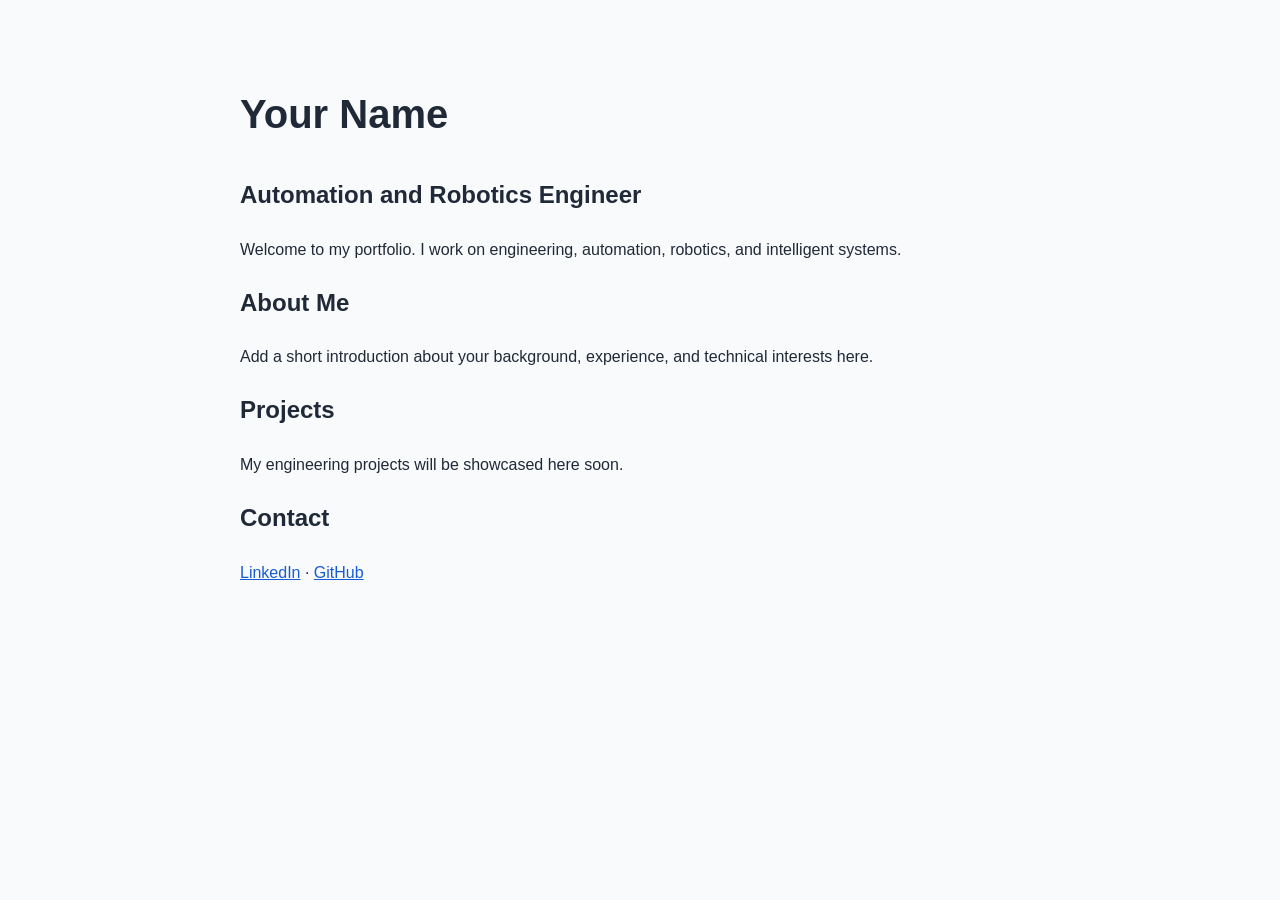
==== index.html @ bf2caba9 "Create initial portfolio webpage This HTML file serves as a personal portfolio for an Automation and" ====
<!DOCTYPE html>
<html lang="en">
<head>
  <meta charset="UTF-8">
  <meta name="viewport" content="width=device-width, initial-scale=1.0">
  <title>Your Name | Robotics & Automation</title>
  <meta name="description" content="Personal portfolio of an Automation and Robotics Engineer.">
  <style>
    body {
      font-family: Arial, sans-serif;
      max-width: 800px;
      margin: 80px auto;
      padding: 0 24px;
      line-height: 1.7;
      color: #202938;
      background: #f8fafc;
    }
    h1 { font-size: 2.5rem; }
    a { color: #175cd3; }
  </style>
</head>
<body>
  <h1>Your Name</h1>
  <h2>Automation and Robotics Engineer</h2>

  <p>
    Welcome to my portfolio. I work on engineering,
    automation, robotics, and intelligent systems.
  </p>

  <h2>About Me</h2>
  <p>
    Add a short introduction about your background,
    experience, and technical interests here.
  </p>

  <h2>Projects</h2>
  <p>My engineering projects will be showcased here soon.</p>

  <h2>Contact</h2>
  <p>
    <a href="https://www.linkedin.com/">LinkedIn</a>
    ·
    <a href="https://github.com/">GitHub</a>
  </p>
</body>
</html>
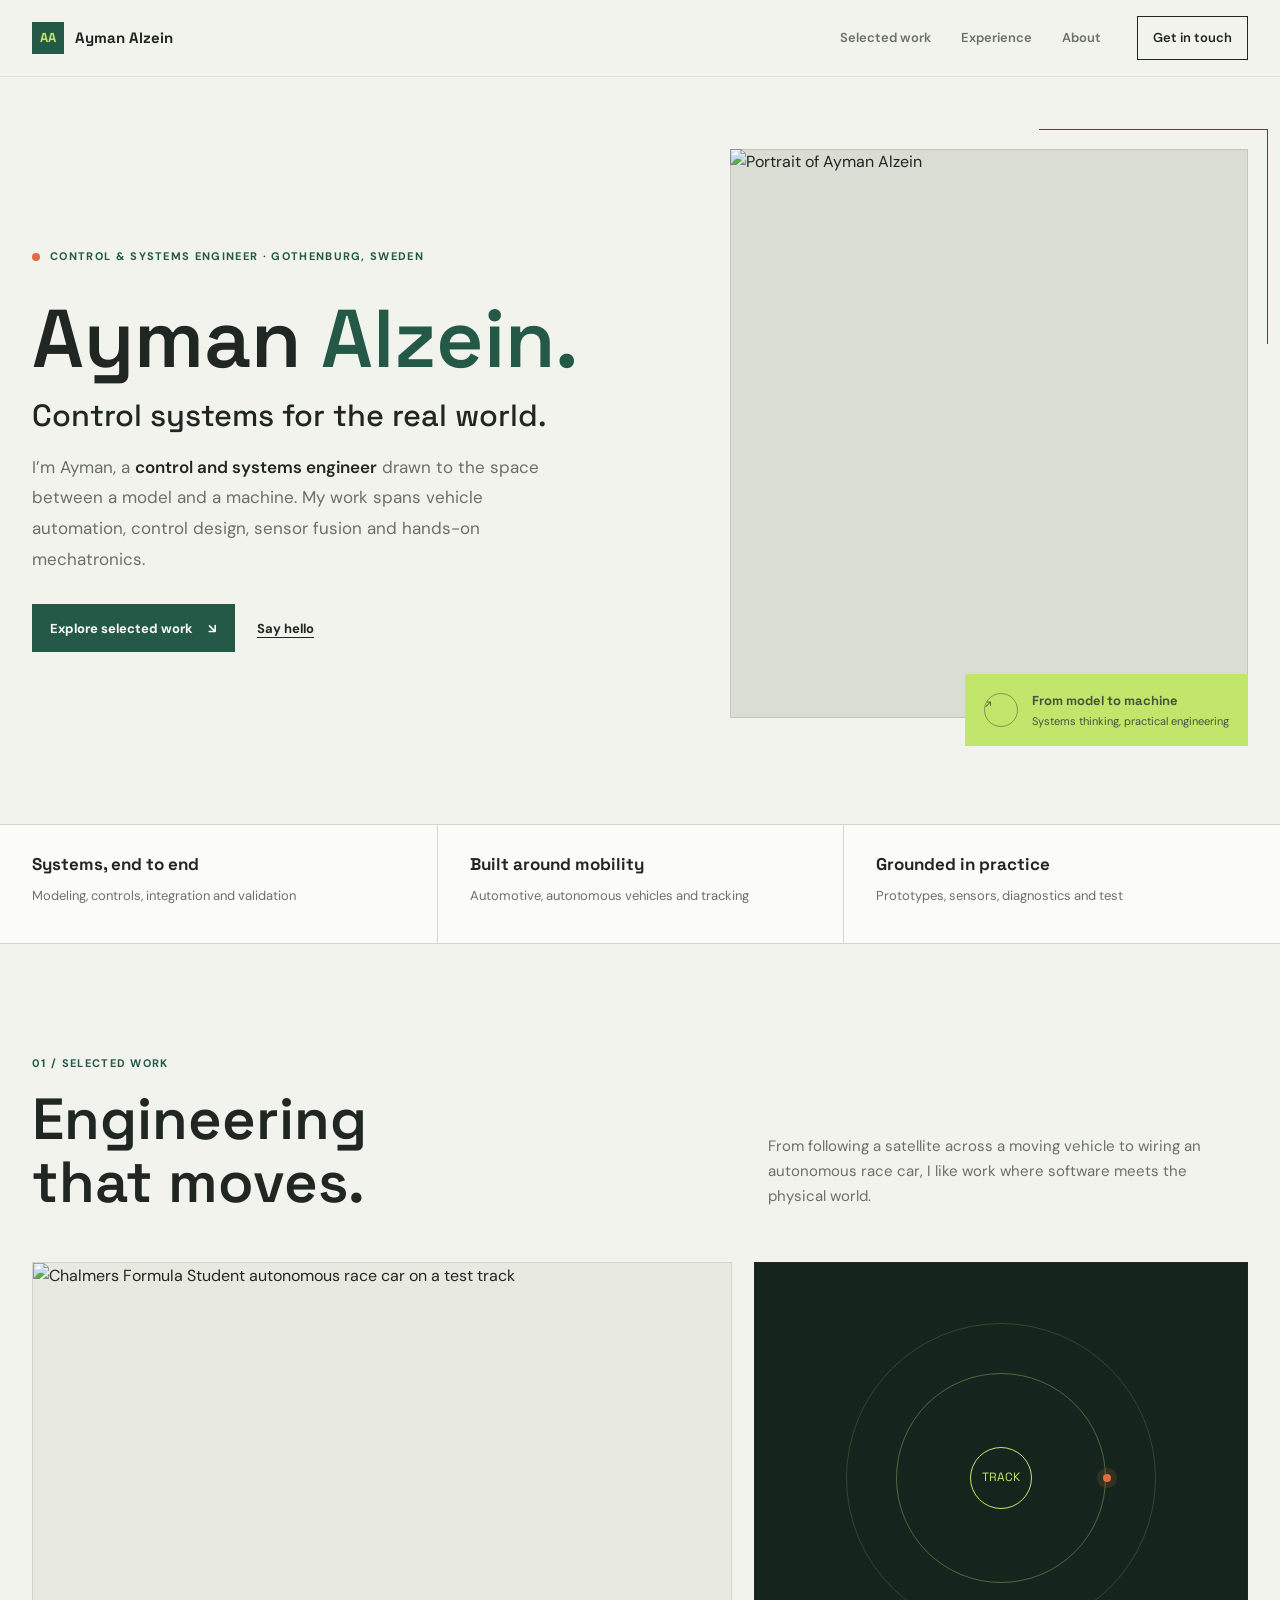
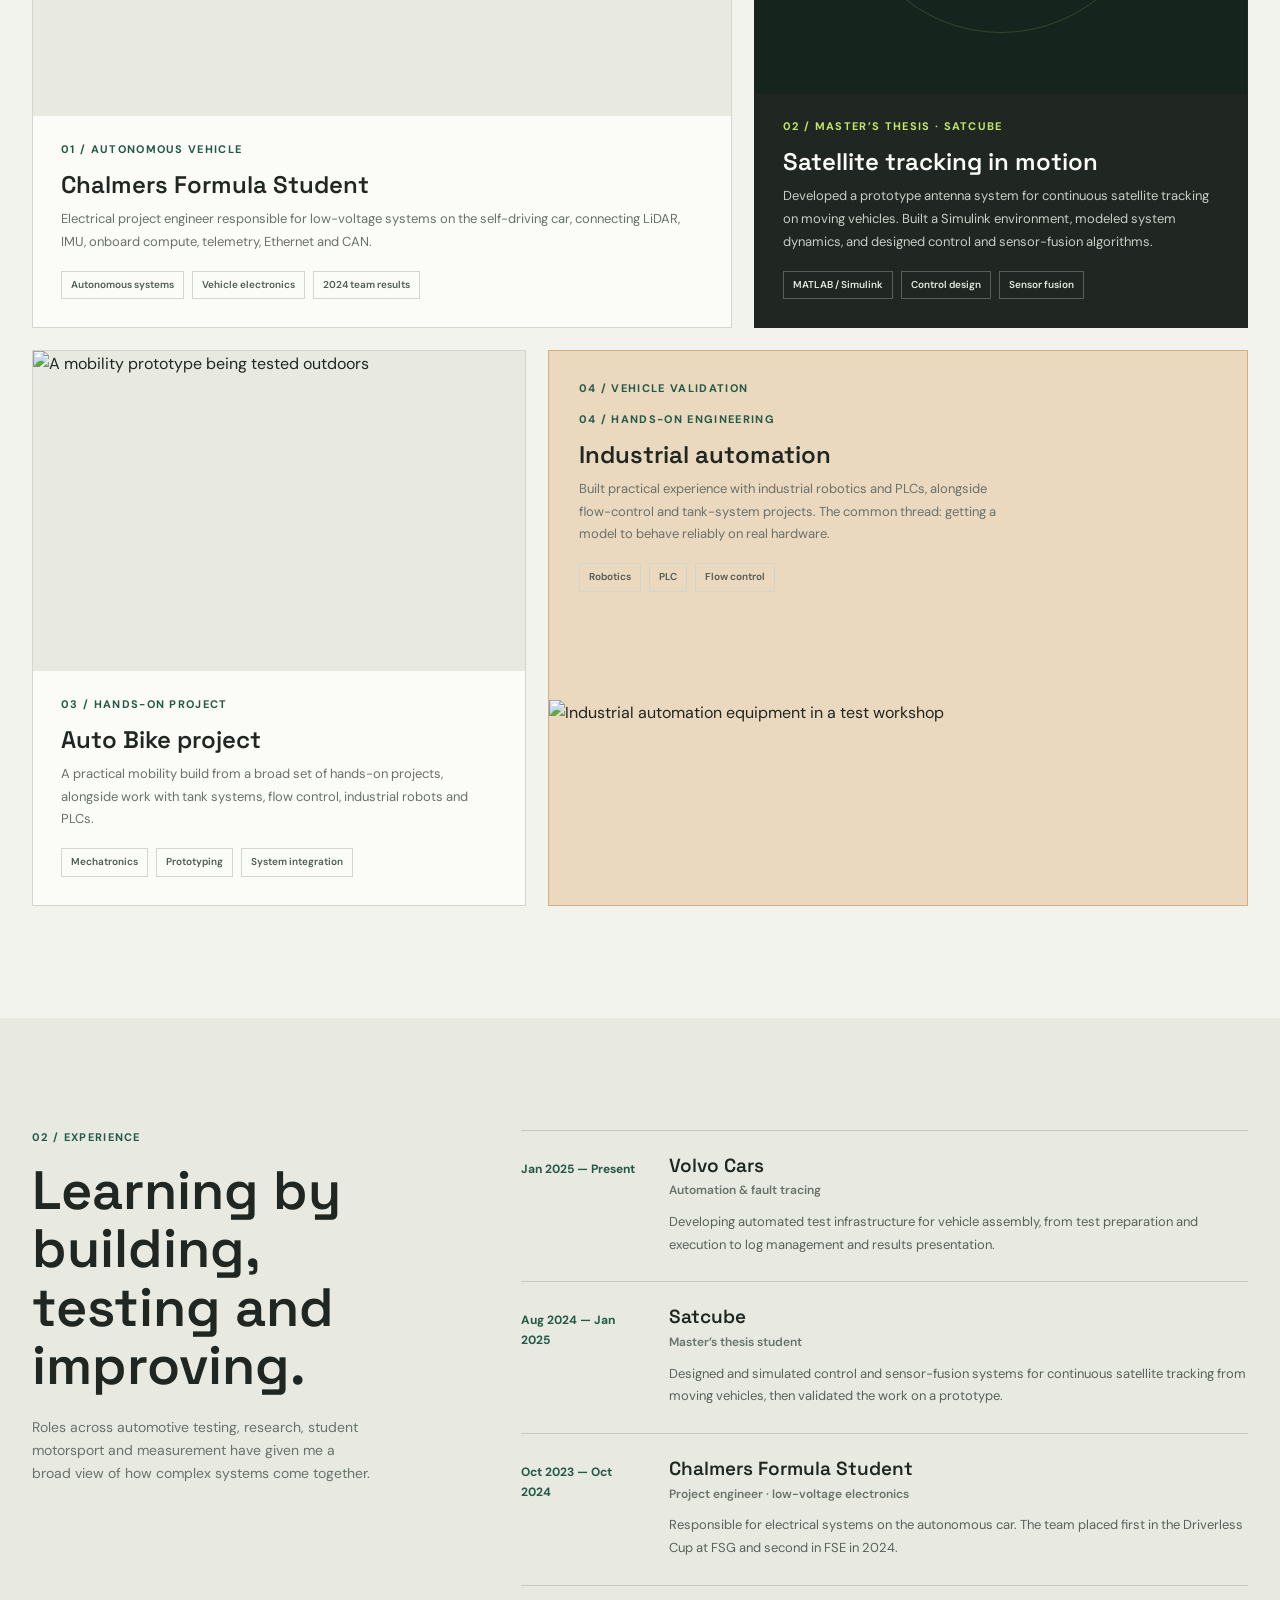
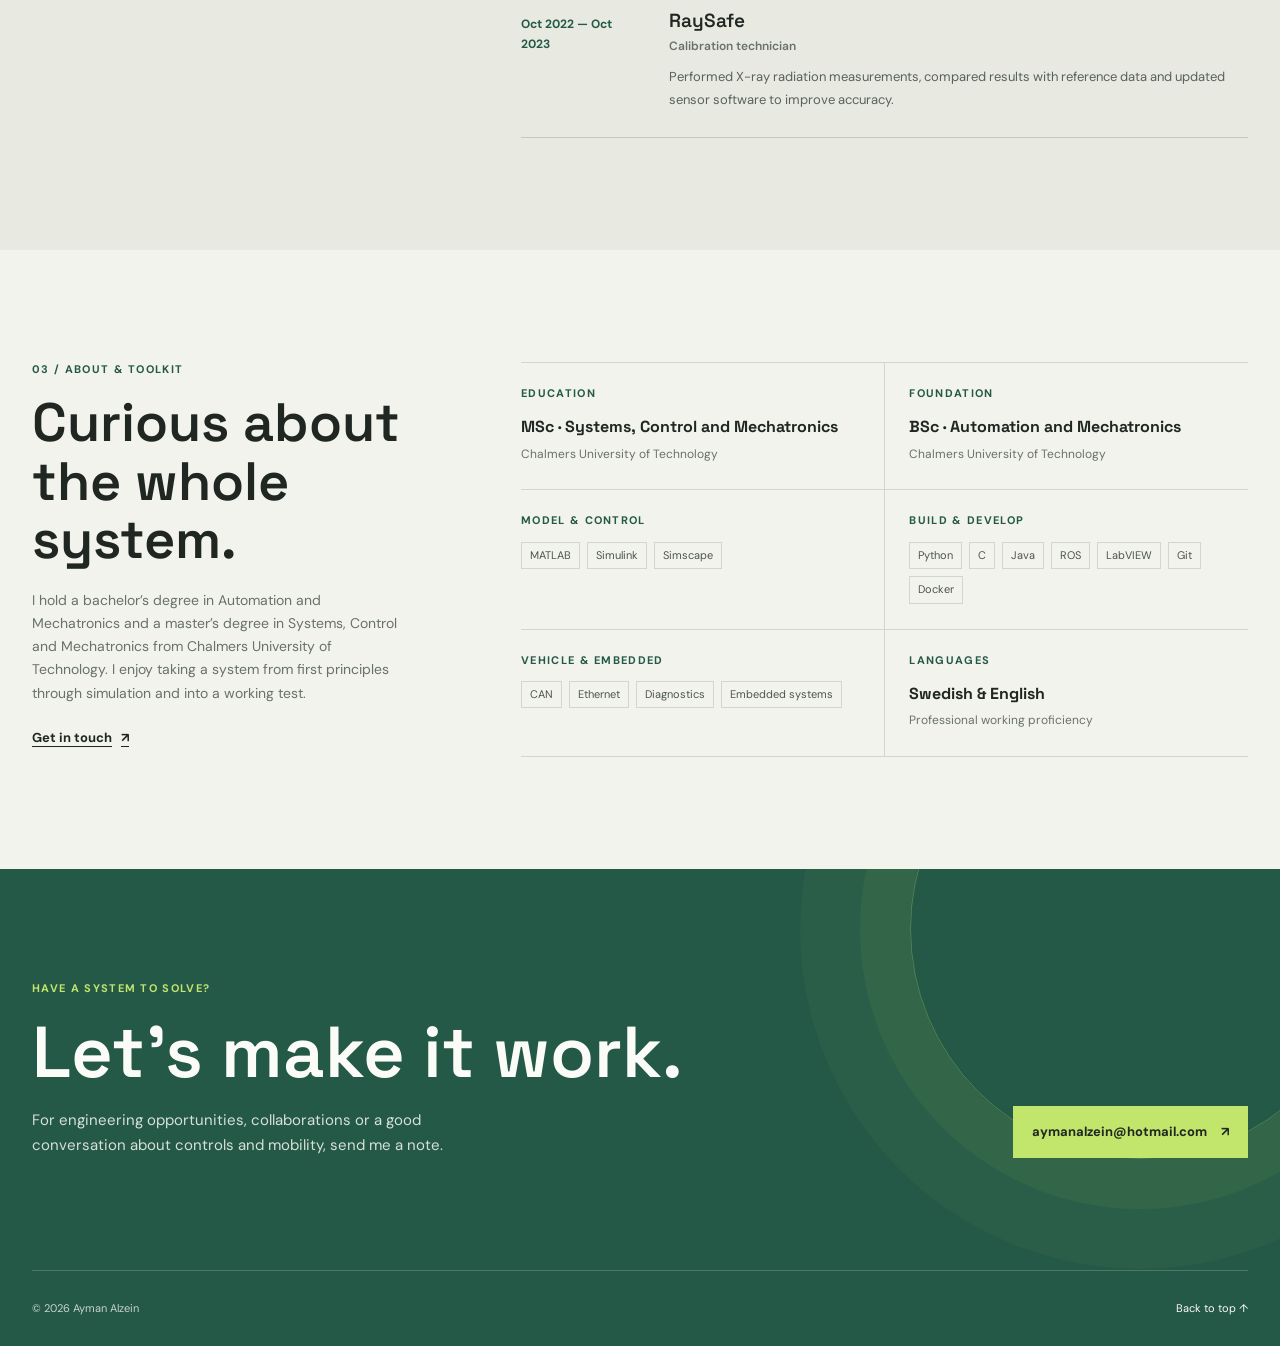
==== commit e2af0342: "Update fmt.Println message from 'Hello' to 'Goodbye'" ====
--- a/index.html
+++ b/index.html
@@ -1,48 +1,1336 @@
-
-<!DOCTYPE html>
+<!doctype html>
 <html lang="en">
 <head>
-  <meta charset="UTF-8">
-  <meta name="viewport" content="width=device-width, initial-scale=1.0">
-  <title>Your Name | Robotics & Automation</title>
-  <meta name="description" content="Personal portfolio of an Automation and Robotics Engineer.">
-  <style>
-    body {
-      font-family: Arial, sans-serif;
-      max-width: 800px;
-      margin: 80px auto;
-      padding: 0 24px;
-      line-height: 1.7;
-      color: #202938;
-      background: #f8fafc;
-    }
-    h1 { font-size: 2.5rem; }
-    a { color: #175cd3; }
-  </style>
+	<meta charset="utf-8">
+	<meta name="viewport" content="width=device-width, initial-scale=1">
+	<meta name="theme-color" content="#f2f3ed">
+	<meta name="description" content="Ayman Alzein is a control and systems engineer working across automation, vehicle validation, robotics, and mechatronics.">
+	<title>Ayman Alzein — Control &amp; Systems Engineer</title>
+	<link rel="preconnect" href="https://fonts.googleapis.com">
+	<link rel="preconnect" href="https://fonts.gstatic.com" crossorigin>
+	<link href="https://fonts.googleapis.com/css2?family=DM+Sans:wght@400;500;600;700&family=Space+Grotesk:wght@400;500;600;700&display=swap" rel="stylesheet">
+	<style>
+		:root {
+			color-scheme: light;
+			--paper: #f2f3ed;
+			--paper-deep: #e8eae1;
+			--ink: #202722;
+			--muted: #69716b;
+			--line: #d2d6cc;
+			--green: #245847;
+			--lime: #c2e66b;
+			--orange: #e36a43;
+			--white: #fbfcf8;
+			--display: "Space Grotesk", "Trebuchet MS", sans-serif;
+			--body: "DM Sans", "Segoe UI", sans-serif;
+			--page-width: 1240px;
+		}
+
+		*,
+		*::before,
+		*::after {
+			box-sizing: border-box;
+		}
+
+		html {
+			scroll-behavior: smooth;
+			scroll-padding-top: 84px;
+		}
+
+		body {
+			margin: 0;
+			background: var(--paper);
+			color: var(--ink);
+			font-family: var(--body);
+			font-size: 16px;
+			line-height: 1.65;
+			-webkit-font-smoothing: antialiased;
+		}
+
+		a {
+			color: inherit;
+		}
+
+		a:focus-visible,
+		button:focus-visible {
+			outline: 3px solid var(--orange);
+			outline-offset: 4px;
+		}
+
+		img {
+			display: block;
+			max-width: 100%;
+		}
+
+		.skip-link {
+			position: absolute;
+			z-index: 10;
+			top: 12px;
+			left: 12px;
+			transform: translateY(-160%);
+			padding: 10px 14px;
+			background: var(--ink);
+			color: var(--white);
+		}
+
+		.skip-link:focus {
+			transform: translateY(0);
+		}
+
+		.shell {
+			width: min(var(--page-width), calc(100% - 64px));
+			margin-inline: auto;
+		}
+
+		.site-header {
+			position: sticky;
+			z-index: 5;
+			top: 0;
+			border-bottom: 1px solid rgb(32 39 34 / 9%);
+			background: rgb(242 243 237 / 94%);
+			backdrop-filter: blur(14px);
+		}
+
+		.header-inner {
+			display: flex;
+			min-height: 76px;
+			align-items: center;
+			justify-content: space-between;
+			gap: 28px;
+		}
+
+		.wordmark {
+			display: inline-flex;
+			align-items: center;
+			gap: 11px;
+			font-family: var(--display);
+			font-size: 15px;
+			font-weight: 700;
+			text-decoration: none;
+		}
+
+		.wordmark-mark {
+			display: grid;
+			width: 32px;
+			aspect-ratio: 1;
+			place-items: center;
+			background: var(--green);
+			color: var(--lime);
+			font-size: 13px;
+		}
+
+		.nav-wrap {
+			display: flex;
+			align-items: center;
+			gap: 36px;
+		}
+
+		.site-nav {
+			display: flex;
+			align-items: center;
+			gap: 30px;
+		}
+
+		.site-nav a,
+		.header-contact {
+			font-size: 13px;
+			font-weight: 600;
+			text-decoration: none;
+		}
+
+		.site-nav a {
+			color: var(--muted);
+			transition: color 160ms ease;
+		}
+
+		.site-nav a:hover {
+			color: var(--green);
+		}
+
+		.header-contact {
+			padding: 10px 15px;
+			border: 1px solid var(--ink);
+			transition: background 160ms ease, color 160ms ease;
+		}
+
+		.header-contact:hover {
+			background: var(--ink);
+			color: var(--white);
+		}
+
+		.menu-toggle {
+			display: none;
+			width: 42px;
+			height: 42px;
+			border: 1px solid var(--line);
+			background: transparent;
+			color: var(--ink);
+			font: inherit;
+			cursor: pointer;
+		}
+
+		.hero {
+			display: grid;
+			min-height: 660px;
+			grid-template-columns: 1.02fr 0.98fr;
+			align-items: center;
+			gap: clamp(44px, 8vw, 110px);
+			padding-block: 72px 78px;
+		}
+
+		.eyebrow,
+		.section-kicker,
+		.project-index,
+		.meta-label {
+			font-size: 11px;
+			font-weight: 700;
+			letter-spacing: 0.12em;
+			line-height: 1.4;
+			text-transform: uppercase;
+		}
+
+		.eyebrow {
+			display: inline-flex;
+			align-items: center;
+			gap: 10px;
+			color: var(--green);
+		}
+
+		.eyebrow::before {
+			width: 8px;
+			height: 8px;
+			border-radius: 50%;
+			background: var(--orange);
+			content: "";
+		}
+
+		h1,
+		h2,
+		h3,
+		p {
+			margin-top: 0;
+		}
+
+		h1,
+		h2,
+		h3 {
+			font-family: var(--display);
+			font-weight: 600;
+			line-height: 1.08;
+		}
+
+		h1 {
+			max-width: 640px;
+			margin-block: 26px 22px;
+			font-size: clamp(54px, 6.4vw, 82px);
+		}
+
+		h1 span {
+			color: var(--green);
+		}
+
+		.hero-subtitle {
+			margin: -8px 0 16px;
+			font-family: var(--display);
+			font-size: clamp(23px, 2.4vw, 31px);
+			font-weight: 500;
+			line-height: 1.25;
+		}
+
+		.hero-copy {
+			max-width: 530px;
+			margin-bottom: 30px;
+			color: var(--muted);
+			font-size: 17px;
+			line-height: 1.8;
+		}
+
+		.hero-copy strong {
+			color: var(--ink);
+			font-weight: 600;
+		}
+
+		.hero-actions {
+			display: flex;
+			flex-wrap: wrap;
+			align-items: center;
+			gap: 22px;
+		}
+
+		.button-primary {
+			display: inline-flex;
+			min-height: 48px;
+			align-items: center;
+			gap: 15px;
+			padding: 0 18px;
+			background: var(--green);
+			color: var(--white);
+			font-size: 13px;
+			font-weight: 700;
+			text-decoration: none;
+			transition: background 160ms ease, transform 160ms ease;
+		}
+
+		.button-primary:hover {
+			transform: translateY(-2px);
+			background: #183f32;
+		}
+
+		.text-link {
+			display: inline-flex;
+			align-items: center;
+			gap: 9px;
+			font-size: 13px;
+			font-weight: 700;
+			text-decoration-thickness: 1px;
+			text-underline-offset: 4px;
+		}
+
+		.text-link:hover {
+			color: var(--green);
+		}
+
+		.hero-visual {
+			position: relative;
+			min-width: 0;
+			padding: 0 0 28px 28px;
+		}
+
+		.portrait-frame {
+			position: relative;
+			overflow: hidden;
+			aspect-ratio: 0.91;
+			background: #daddd4;
+		}
+
+		.portrait-frame::after {
+			position: absolute;
+			inset: 0;
+			border: 1px solid rgb(32 39 34 / 12%);
+			content: "";
+			pointer-events: none;
+		}
+
+		.portrait-frame img {
+			width: 100%;
+			height: 100%;
+			object-fit: cover;
+			object-position: center 37%;
+		}
+
+		.hero-visual::before {
+			position: absolute;
+			top: -20px;
+			right: -20px;
+			width: 42%;
+			height: 36%;
+			border-top: 1px solid var(--green);
+			border-right: 1px solid var(--green);
+			content: "";
+		}
+
+		.portrait-caption {
+			position: absolute;
+			right: 0;
+			bottom: 0;
+			display: flex;
+			max-width: min(310px, 76%);
+			align-items: center;
+			gap: 14px;
+			padding: 16px 19px;
+			background: var(--lime);
+			color: var(--ink);
+		}
+
+		.caption-symbol {
+			display: grid;
+			width: 34px;
+			aspect-ratio: 1;
+			flex: 0 0 auto;
+			place-items: center;
+			border: 1px solid rgb(32 39 34 / 40%);
+			border-radius: 50%;
+			font-family: var(--display);
+			font-size: 18px;
+		}
+
+		.portrait-caption strong,
+		.portrait-caption span {
+			display: block;
+		}
+
+		.portrait-caption strong {
+			font-family: var(--display);
+			font-size: 13px;
+		}
+
+		.portrait-caption span {
+			color: #48533b;
+			font-size: 11px;
+		}
+
+		.intro-strip {
+			border-block: 1px solid var(--line);
+			background: var(--white);
+		}
+
+		.intro-strip-inner {
+			display: grid;
+			grid-template-columns: repeat(3, 1fr);
+		}
+
+		.intro-point {
+			min-height: 118px;
+			padding: 25px 32px 24px 0;
+		}
+
+		.intro-point + .intro-point {
+			padding-left: 32px;
+			border-left: 1px solid var(--line);
+		}
+
+		.intro-point strong {
+			display: block;
+			margin-bottom: 4px;
+			font-family: var(--display);
+			font-size: 17px;
+		}
+
+		.intro-point span {
+			color: var(--muted);
+			font-size: 13px;
+		}
+
+		.section {
+			padding-block: 112px;
+		}
+
+		.section-heading {
+			display: grid;
+			grid-template-columns: 0.75fr 1.25fr;
+			align-items: end;
+			gap: 40px;
+			margin-bottom: 48px;
+		}
+
+		.section-kicker {
+			display: block;
+			margin-bottom: 17px;
+			color: var(--green);
+		}
+
+		.section-heading h2 {
+			margin-bottom: 0;
+			font-size: clamp(38px, 5vw, 58px);
+		}
+
+		.section-heading p {
+			max-width: 480px;
+			margin: 0 0 5px auto;
+			color: var(--muted);
+			font-size: 15px;
+		}
+
+		.projects {
+			display: grid;
+			grid-template-columns: repeat(12, minmax(0, 1fr));
+			gap: 22px;
+		}
+
+		.project {
+			min-width: 0;
+			border: 1px solid var(--line);
+			background: var(--white);
+		}
+
+		.project-featured {
+			grid-column: span 7;
+		}
+
+		.project-satellite {
+			display: flex;
+			min-height: 400px;
+			grid-column: span 5;
+			flex-direction: column;
+			justify-content: space-between;
+			overflow: hidden;
+			border-color: var(--ink);
+			background: var(--ink);
+			color: var(--white);
+		}
+
+		.project-mobility {
+			grid-column: span 5;
+		}
+
+		.project-lab {
+			display: flex;
+			min-height: 350px;
+			grid-column: span 7;
+			flex-direction: column;
+			justify-content: space-between;
+			overflow: hidden;
+			border-color: #d7ad7b;
+			background: #ead8bf;
+		}
+
+		.project-image {
+			overflow: hidden;
+			aspect-ratio: 1.54;
+			background: var(--paper-deep);
+		}
+
+		.project-image img {
+			width: 100%;
+			height: 100%;
+			object-fit: cover;
+			transition: transform 500ms cubic-bezier(0.2, 0.7, 0.2, 1);
+		}
+
+		.project:hover .project-image img {
+			transform: scale(1.035);
+		}
+
+		.project-image-car img {
+			object-position: center 53%;
+		}
+
+		.project-image-mobility img {
+			object-position: center 57%;
+		}
+
+		.project-body {
+			padding: 26px 28px 28px;
+		}
+
+		.project-index {
+			display: block;
+			margin-bottom: 15px;
+			color: var(--green);
+		}
+
+		.project h3 {
+			margin-bottom: 10px;
+			font-size: 24px;
+		}
+
+		.project-body p,
+		.project-lab-copy p {
+			margin-bottom: 17px;
+			color: var(--muted);
+			font-size: 13px;
+			line-height: 1.75;
+		}
+
+		.project-meta {
+			display: flex;
+			flex-wrap: wrap;
+			gap: 8px;
+		}
+
+		.project-meta span {
+			padding: 5px 9px;
+			border: 1px solid var(--line);
+			color: #515a53;
+			font-size: 10px;
+			font-weight: 600;
+		}
+
+		.satellite-art {
+			position: relative;
+			display: grid;
+			min-height: 180px;
+			flex: 1;
+			place-items: center;
+			overflow: hidden;
+			background: #15251e;
+		}
+
+		.satellite-art::before,
+		.satellite-art::after {
+			position: absolute;
+			width: 210px;
+			aspect-ratio: 1;
+			border: 1px solid rgb(194 230 107 / 34%);
+			border-radius: 50%;
+			content: "";
+		}
+
+		.satellite-art::after {
+			width: 310px;
+			border-color: rgb(194 230 107 / 17%);
+		}
+
+		.orbit-core {
+			position: relative;
+			z-index: 1;
+			display: grid;
+			width: 62px;
+			aspect-ratio: 1;
+			place-items: center;
+			border: 1px solid var(--lime);
+			border-radius: 50%;
+			color: var(--lime);
+			font-family: var(--display);
+			font-size: 12px;
+		}
+
+		.orbit-dot {
+			position: absolute;
+			z-index: 2;
+			top: calc(50% - 4px);
+			left: calc(50% + 102px);
+			width: 8px;
+			aspect-ratio: 1;
+			border-radius: 50%;
+			background: var(--orange);
+			box-shadow: 0 0 0 6px rgb(227 106 67 / 14%);
+		}
+
+		.project-satellite .project-body {
+			padding-top: 25px;
+		}
+
+		.project-satellite .project-index {
+			color: var(--lime);
+		}
+
+		.project-satellite .project-body p {
+			color: #c6cec7;
+		}
+
+		.project-satellite .project-meta span {
+			border-color: #536159;
+			color: #e3e8e1;
+		}
+
+		.project-lab-top {
+			padding: 30px 30px 0;
+		}
+
+		.project-lab-copy {
+			max-width: 500px;
+		}
+
+		.project-lab-copy p {
+			max-width: 430px;
+		}
+
+		.project-lab-image {
+			width: 100%;
+			height: 205px;
+			margin-top: 8px;
+			object-fit: cover;
+			object-position: center 44%;
+		}
+
+		.experience-section {
+			background: var(--paper-deep);
+		}
+
+		.experience-layout {
+			display: grid;
+			grid-template-columns: 0.72fr 1.28fr;
+			gap: 80px;
+		}
+
+		.experience-intro h2 {
+			max-width: 370px;
+			margin-bottom: 21px;
+			font-size: clamp(38px, 4.5vw, 54px);
+		}
+
+		.experience-intro p {
+			max-width: 340px;
+			color: var(--muted);
+			font-size: 14px;
+		}
+
+		.timeline {
+			border-top: 1px solid #c5cabf;
+		}
+
+		.timeline-item {
+			display: grid;
+			grid-template-columns: 122px 1fr;
+			gap: 26px;
+			padding-block: 25px;
+			border-bottom: 1px solid #c5cabf;
+		}
+
+		.timeline-date {
+			padding-top: 4px;
+			color: var(--green);
+			font-size: 12px;
+			font-weight: 700;
+		}
+
+		.timeline-item h3 {
+			margin-bottom: 5px;
+			font-size: 19px;
+		}
+
+		.timeline-role {
+			display: block;
+			margin-bottom: 10px;
+			color: var(--muted);
+			font-size: 12px;
+			font-weight: 600;
+		}
+
+		.timeline-item p {
+			max-width: 580px;
+			margin-bottom: 0;
+			color: #59615a;
+			font-size: 13px;
+			line-height: 1.75;
+		}
+
+		.about-layout {
+			display: grid;
+			grid-template-columns: 0.72fr 1.28fr;
+			gap: 80px;
+		}
+
+		.about-copy h2 {
+			max-width: 400px;
+			margin-bottom: 20px;
+			font-size: clamp(38px, 4.5vw, 54px);
+		}
+
+		.about-copy p {
+			max-width: 365px;
+			color: var(--muted);
+			font-size: 14px;
+		}
+
+		.about-copy .text-link {
+			margin-top: 8px;
+		}
+
+		.about-details {
+			display: grid;
+			grid-template-columns: 1fr 1fr;
+			border-top: 1px solid var(--line);
+		}
+
+		.detail-block {
+			padding: 23px 24px 25px 0;
+			border-bottom: 1px solid var(--line);
+		}
+
+		.detail-block:nth-child(2n) {
+			padding-left: 24px;
+			border-left: 1px solid var(--line);
+		}
+
+		.meta-label {
+			display: block;
+			margin-bottom: 13px;
+			color: var(--green);
+		}
+
+		.detail-block strong {
+			display: block;
+			margin-bottom: 4px;
+			font-family: var(--display);
+			font-size: 16px;
+		}
+
+		.detail-block p {
+			margin-bottom: 0;
+			color: var(--muted);
+			font-size: 12px;
+		}
+
+		.tool-list {
+			display: flex;
+			flex-wrap: wrap;
+			gap: 7px;
+			margin: 0;
+			padding: 0;
+			list-style: none;
+		}
+
+		.tool-list li {
+			padding: 5px 8px;
+			border: 1px solid var(--line);
+			color: #4c554e;
+			font-size: 11px;
+			line-height: 1.4;
+		}
+
+		.contact-section {
+			position: relative;
+			overflow: hidden;
+			background: var(--green);
+			color: var(--white);
+		}
+
+		.contact-section::after {
+			position: absolute;
+			top: -170px;
+			right: -90px;
+			width: 460px;
+			aspect-ratio: 1;
+			border: 1px solid rgb(194 230 107 / 28%);
+			border-radius: 50%;
+			box-shadow: 0 0 0 50px rgb(194 230 107 / 5%), 0 0 0 110px rgb(194 230 107 / 4%);
+			content: "";
+			pointer-events: none;
+		}
+
+		.contact-inner {
+			position: relative;
+			z-index: 1;
+			display: flex;
+			align-items: end;
+			justify-content: space-between;
+			gap: 45px;
+		}
+
+		.contact-section .section-kicker {
+			color: var(--lime);
+		}
+
+		.contact-section h2 {
+			max-width: 680px;
+			margin-bottom: 17px;
+			font-size: clamp(42px, 6vw, 72px);
+		}
+
+		.contact-section p {
+			max-width: 440px;
+			margin-bottom: 0;
+			color: #d7e1d8;
+			font-size: 15px;
+		}
+
+		.contact-button {
+			display: inline-flex;
+			min-height: 52px;
+			align-items: center;
+			justify-content: center;
+			gap: 14px;
+			padding: 0 19px;
+			background: var(--lime);
+			color: var(--ink);
+			font-size: 13px;
+			font-weight: 700;
+			text-decoration: none;
+			white-space: nowrap;
+			transition: background 160ms ease, transform 160ms ease;
+		}
+
+		.contact-button:hover {
+			transform: translateY(-2px);
+			background: #d3f38c;
+		}
+
+		.site-footer {
+			background: var(--green);
+			color: #c8d5cc;
+		}
+
+		.footer-inner {
+			display: flex;
+			min-height: 76px;
+			align-items: center;
+			justify-content: space-between;
+			gap: 20px;
+			border-top: 1px solid rgb(255 255 255 / 19%);
+			font-size: 11px;
+		}
+
+		.footer-inner a {
+			color: var(--white);
+			text-decoration: none;
+		}
+
+		.footer-inner a:hover {
+			text-decoration: underline;
+			text-underline-offset: 3px;
+		}
+
+		.js .reveal {
+			opacity: 0;
+			transform: translateY(16px);
+			transition: opacity 650ms ease, transform 650ms cubic-bezier(0.2, 0.7, 0.2, 1);
+		}
+
+		.js .reveal.is-visible {
+			opacity: 1;
+			transform: translateY(0);
+		}
+
+		@media (max-width: 900px) {
+			.hero {
+				min-height: auto;
+				gap: 46px;
+				padding-block: 65px;
+			}
+
+			h1 {
+				font-size: clamp(50px, 7vw, 66px);
+			}
+
+			.experience-layout,
+			.about-layout {
+				gap: 48px;
+			}
+
+			.project-featured,
+			.project-satellite,
+			.project-mobility,
+			.project-lab {
+				grid-column: span 6;
+			}
+
+			.project-lab {
+				min-height: 400px;
+			}
+		}
+
+		@media (max-width: 680px) {
+			html {
+				scroll-padding-top: 68px;
+			}
+
+			.shell {
+				width: min(100% - 40px, var(--page-width));
+			}
+
+			.header-inner {
+				min-height: 66px;
+			}
+
+			.menu-toggle {
+				display: inline-grid;
+				place-items: center;
+			}
+
+			.nav-wrap {
+				position: absolute;
+				top: 65px;
+				right: 0;
+				left: 0;
+				display: none;
+				align-items: stretch;
+				gap: 0;
+				padding: 8px 20px 18px;
+				border-bottom: 1px solid var(--line);
+				background: var(--paper);
+			}
+
+			.nav-wrap.is-open {
+				display: flex;
+				flex-direction: column;
+			}
+
+			.site-nav {
+				align-items: stretch;
+				flex-direction: column;
+				gap: 0;
+			}
+
+			.site-nav a {
+				padding-block: 12px;
+				border-bottom: 1px solid var(--line);
+			}
+
+			.header-contact {
+				align-self: flex-start;
+				margin-top: 14px;
+			}
+
+			.hero {
+				grid-template-columns: 1fr;
+				gap: 39px;
+				padding-block: 54px 44px;
+			}
+
+			h1 {
+				max-width: 520px;
+				margin-block: 21px 17px;
+				font-size: clamp(49px, 12vw, 66px);
+			}
+
+			.hero-copy {
+				max-width: 490px;
+				margin-bottom: 24px;
+				font-size: 15px;
+			}
+
+			.hero-visual {
+				width: min(100%, 470px);
+				justify-self: center;
+				padding-left: 17px;
+			}
+
+			.portrait-frame {
+				aspect-ratio: 1.04;
+			}
+
+			.hero-visual::before {
+				top: -12px;
+				right: -12px;
+			}
+
+			.intro-strip-inner {
+				grid-template-columns: 1fr;
+			}
+
+			.intro-point,
+			.intro-point + .intro-point {
+				min-height: auto;
+				padding: 17px 0;
+				border-left: 0;
+			}
+
+			.intro-point + .intro-point {
+				border-top: 1px solid var(--line);
+			}
+
+			.intro-point strong {
+				margin-bottom: 0;
+				font-size: 16px;
+			}
+
+			.section {
+				padding-block: 78px;
+			}
+
+			.section-heading {
+				grid-template-columns: 1fr;
+				gap: 15px;
+				margin-bottom: 30px;
+			}
+
+			.section-heading p {
+				margin: 0;
+			}
+
+			.projects {
+				grid-template-columns: 1fr;
+				gap: 15px;
+			}
+
+			.project-featured,
+			.project-satellite,
+			.project-mobility,
+			.project-lab {
+				grid-column: auto;
+			}
+
+			.project-satellite {
+				min-height: 380px;
+			}
+
+			.project-lab {
+				min-height: 365px;
+			}
+
+			.project-body {
+				padding: 22px 21px 23px;
+			}
+
+			.project-lab-top {
+				padding: 25px 21px 0;
+			}
+
+			.experience-layout,
+			.about-layout {
+				grid-template-columns: 1fr;
+				gap: 32px;
+			}
+
+			.timeline-item {
+				grid-template-columns: 1fr;
+				gap: 8px;
+				padding-block: 20px;
+			}
+
+			.timeline-date {
+				padding-top: 0;
+			}
+
+			.about-details {
+				grid-template-columns: 1fr;
+			}
+
+			.detail-block,
+			.detail-block:nth-child(2n) {
+				padding: 19px 0;
+				border-left: 0;
+			}
+
+			.contact-inner {
+				align-items: flex-start;
+				flex-direction: column;
+				gap: 27px;
+			}
+
+			.contact-section::after {
+				top: auto;
+				right: -230px;
+				bottom: -150px;
+				width: 370px;
+			}
+
+			.footer-inner {
+				min-height: 72px;
+				align-items: flex-start;
+				flex-direction: column;
+				justify-content: center;
+				gap: 4px;
+			}
+		}
+
+		@media (prefers-reduced-motion: reduce) {
+			*,
+			*::before,
+			*::after {
+				scroll-behavior: auto !important;
+				animation-duration: 0.01ms !important;
+				animation-iteration-count: 1 !important;
+				transition-duration: 0.01ms !important;
+			}
+		}
+	</style>
 </head>
 <body>
-  <h1>Your Name</h1>
-  <h2>Automation and Robotics Engineer</h2>
-
-  <p>
-    Welcome to my portfolio. I work on engineering,
-    automation, robotics, and intelligent systems.
-  </p>
-
-  <h2>About Me</h2>
-  <p>
-    Add a short introduction about your background,
-    experience, and technical interests here.
-  </p>
-
-  <h2>Projects</h2>
-  <p>My engineering projects will be showcased here soon.</p>
-
-  <h2>Contact</h2>
-  <p>
-    <a href="https://www.linkedin.com/">LinkedIn</a>
-    ·
-    <a href="https://github.com/">GitHub</a>
-  </p>
+	<a class="skip-link" href="#main">Skip to content</a>
+	<header class="site-header">
+		<div class="shell header-inner">
+			<a class="wordmark" href="#top" aria-label="Ayman Alzein, home">
+				<span class="wordmark-mark" aria-hidden="true">AA</span>
+				<span>Ayman Alzein</span>
+			</a>
+			<button class="menu-toggle" type="button" aria-label="Open navigation" aria-expanded="false" aria-controls="site-navigation">
+				<span aria-hidden="true">Menu</span>
+			</button>
+			<div class="nav-wrap" id="site-navigation">
+				<nav class="site-nav" aria-label="Main navigation">
+					<a href="#work">Selected work</a>
+					<a href="#experience">Experience</a>
+					<a href="#about">About</a>
+				</nav>
+				<a class="header-contact" href="mailto:aymanalzein@hotmail.com">Get in touch</a>
+			</div>
+		</div>
+	</header>
+
+	<main id="main">
+		<section class="shell hero" id="top" aria-labelledby="hero-title">
+			<div class="hero-content reveal">
+				<span class="eyebrow">Control &amp; systems engineer · Gothenburg, Sweden</span>
+				<h1 id="hero-title">Ayman <span>Alzein.</span></h1>
+				<p class="hero-subtitle">Control systems for the real world.</p>
+				<p class="hero-copy">I’m Ayman, a <strong>control and systems engineer</strong> drawn to the space between a model and a machine. My work spans vehicle automation, control design, sensor fusion and hands-on mechatronics.</p>
+				<div class="hero-actions">
+					<a class="button-primary" href="#work">Explore selected work <span aria-hidden="true">↘</span></a>
+					<a class="text-link" href="mailto:aymanalzein@hotmail.com">Say hello</a>
+				</div>
+			</div>
+			<div class="hero-visual reveal">
+				<div class="portrait-frame">
+					<img src="assets/image2.jpeg" alt="Portrait of Ayman Alzein" fetchpriority="high">
+				</div>
+				<div class="portrait-caption">
+					<span class="caption-symbol" aria-hidden="true">↗</span>
+					<span><strong>From model to machine</strong><span>Systems thinking, practical engineering</span></span>
+				</div>
+			</div>
+		</section>
+
+		<section class="intro-strip" aria-label="Engineering focus">
+			<div class="shell intro-strip-inner">
+				<div class="intro-point"><strong>Systems, end to end</strong><span>Modeling, controls, integration and validation</span></div>
+				<div class="intro-point"><strong>Built around mobility</strong><span>Automotive, autonomous vehicles and tracking</span></div>
+				<div class="intro-point"><strong>Grounded in practice</strong><span>Prototypes, sensors, diagnostics and test</span></div>
+			</div>
+		</section>
+
+		<section class="shell section" id="work" aria-labelledby="work-title">
+			<div class="section-heading reveal">
+				<div>
+					<span class="section-kicker">01 / Selected work</span>
+					<h2 id="work-title">Engineering<br>that moves.</h2>
+				</div>
+				<p>From following a satellite across a moving vehicle to wiring an autonomous race car, I like work where software meets the physical world.</p>
+			</div>
+
+			<div class="projects">
+				<article class="project project-featured reveal">
+					<div class="project-image project-image-car">
+						<img src="assets/image7.jpg" alt="Chalmers Formula Student autonomous race car on a test track" loading="lazy">
+					</div>
+					<div class="project-body">
+						<span class="project-index">01 / Autonomous vehicle</span>
+						<h3>Chalmers Formula Student</h3>
+						<p>Electrical project engineer responsible for low-voltage systems on the self-driving car, connecting LiDAR, IMU, onboard compute, telemetry, Ethernet and CAN.</p>
+						<div class="project-meta"><span>Autonomous systems</span><span>Vehicle electronics</span><span>2024 team results</span></div>
+					</div>
+				</article>
+
+				<article class="project project-satellite reveal">
+					<div class="satellite-art" aria-hidden="true"><span class="orbit-core">TRACK</span><span class="orbit-dot"></span></div>
+					<div class="project-body">
+						<span class="project-index">02 / Master’s thesis · Satcube</span>
+						<h3>Satellite tracking in motion</h3>
+						<p>Developed a prototype antenna system for continuous satellite tracking on moving vehicles. Built a Simulink environment, modeled system dynamics, and designed control and sensor-fusion algorithms.</p>
+						<div class="project-meta"><span>MATLAB / Simulink</span><span>Control design</span><span>Sensor fusion</span></div>
+					</div>
+				</article>
+
+				<article class="project project-mobility reveal">
+					<div class="project-image project-image-mobility">
+						<img src="assets/image4.png" alt="A mobility prototype being tested outdoors" loading="lazy">
+					</div>
+					<div class="project-body">
+						<span class="project-index">03 / Hands-on project</span>
+						<h3>Auto Bike project</h3>
+						<p>A practical mobility build from a broad set of hands-on projects, alongside work with tank systems, flow control, industrial robots and PLCs.</p>
+						<div class="project-meta"><span>Mechatronics</span><span>Prototyping</span><span>System integration</span></div>
+					</div>
+				</article>
+
+				<article class="project project-lab reveal">
+					<div class="project-lab-top">
+						<div class="project-lab-copy">
+							<span class="project-index">04 / Vehicle validation</span>
+							  <span class="project-index">04 / Hands-on engineering</span>
+							  <h3>Industrial automation</h3>
+							  <p>Built practical experience with industrial robotics and PLCs, alongside flow-control and tank-system projects. The common thread: getting a model to behave reliably on real hardware.</p>
+							  <div class="project-meta"><span>Robotics</span><span>PLC</span><span>Flow control</span></div>
+						</div>
+					</div>
+					  <img class="project-lab-image" src="assets/image5.png" alt="Industrial automation equipment in a test workshop" loading="lazy">
+				</article>
+			</div>
+		</section>
+
+		<section class="experience-section" id="experience" aria-labelledby="experience-title">
+			<div class="shell section experience-layout">
+				<div class="experience-intro reveal">
+					<span class="section-kicker">02 / Experience</span>
+					<h2 id="experience-title">Learning by building, testing and improving.</h2>
+					<p>Roles across automotive testing, research, student motorsport and measurement have given me a broad view of how complex systems come together.</p>
+				</div>
+				<div class="timeline">
+					<article class="timeline-item reveal">
+						<span class="timeline-date">Jan 2025 — Present</span>
+						<div><h3>Volvo Cars</h3><span class="timeline-role">Automation &amp; fault tracing</span><p>Developing automated test infrastructure for vehicle assembly, from test preparation and execution to log management and results presentation.</p></div>
+					</article>
+					<article class="timeline-item reveal">
+						<span class="timeline-date">Aug 2024 — Jan 2025</span>
+						<div><h3>Satcube</h3><span class="timeline-role">Master’s thesis student</span><p>Designed and simulated control and sensor-fusion systems for continuous satellite tracking from moving vehicles, then validated the work on a prototype.</p></div>
+					</article>
+					<article class="timeline-item reveal">
+						<span class="timeline-date">Oct 2023 — Oct 2024</span>
+						<div><h3>Chalmers Formula Student</h3><span class="timeline-role">Project engineer · low-voltage electronics</span><p>Responsible for electrical systems on the autonomous car. The team placed first in the Driverless Cup at FSG and second in FSE in 2024.</p></div>
+					</article>
+					<article class="timeline-item reveal">
+						<span class="timeline-date">Oct 2022 — Oct 2023</span>
+						<div><h3>RaySafe</h3><span class="timeline-role">Calibration technician</span><p>Performed X-ray radiation measurements, compared results with reference data and updated sensor software to improve accuracy.</p></div>
+					</article>
+				</div>
+			</div>
+		</section>
+
+		<section class="shell section about-layout" id="about" aria-labelledby="about-title">
+			<div class="about-copy reveal">
+				<span class="section-kicker">03 / About &amp; toolkit</span>
+				<h2 id="about-title">Curious about the whole system.</h2>
+				<p>I hold a bachelor’s degree in Automation and Mechatronics and a master’s degree in Systems, Control and Mechatronics from Chalmers University of Technology. I enjoy taking a system from first principles through simulation and into a working test.</p>
+				<a class="text-link" href="mailto:aymanalzein@hotmail.com">Get in touch <span aria-hidden="true">↗</span></a>
+			</div>
+			<div class="about-details reveal">
+				<div class="detail-block">
+					<span class="meta-label">Education</span>
+					<strong>MSc · Systems, Control and Mechatronics</strong>
+					<p>Chalmers University of Technology</p>
+				</div>
+				<div class="detail-block">
+					<span class="meta-label">Foundation</span>
+					<strong>BSc · Automation and Mechatronics</strong>
+					<p>Chalmers University of Technology</p>
+				</div>
+				<div class="detail-block">
+					<span class="meta-label">Model &amp; control</span>
+					<ul class="tool-list"><li>MATLAB</li><li>Simulink</li><li>Simscape</li></ul>
+				</div>
+				<div class="detail-block">
+					<span class="meta-label">Build &amp; develop</span>
+					<ul class="tool-list"><li>Python</li><li>C</li><li>Java</li><li>ROS</li><li>LabVIEW</li><li>Git</li><li>Docker</li></ul>
+				</div>
+				<div class="detail-block">
+					<span class="meta-label">Vehicle &amp; embedded</span>
+					<ul class="tool-list"><li>CAN</li><li>Ethernet</li><li>Diagnostics</li><li>Embedded systems</li></ul>
+				</div>
+				<div class="detail-block">
+					<span class="meta-label">Languages</span>
+					<strong>Swedish &amp; English</strong>
+					<p>Professional working proficiency</p>
+				</div>
+			</div>
+		</section>
+
+		<section class="contact-section section" id="contact" aria-labelledby="contact-title">
+			<div class="shell contact-inner reveal">
+				<div>
+					<span class="section-kicker">Have a system to solve?</span>
+					<h2 id="contact-title">Let’s make it work.</h2>
+					<p>For engineering opportunities, collaborations or a good conversation about controls and mobility, send me a note.</p>
+				</div>
+				<a class="contact-button" href="mailto:aymanalzein@hotmail.com">aymanalzein@hotmail.com <span aria-hidden="true">↗</span></a>
+			</div>
+		</section>
+	</main>
+
+	<footer class="site-footer">
+		<div class="shell footer-inner">
+			<span>© <span id="current-year">2026</span> Ayman Alzein</span>
+			<a href="#top">Back to top ↑</a>
+		</div>
+	</footer>
+
+	<script>
+		document.documentElement.classList.add("js");
+
+		const menuButton = document.querySelector(".menu-toggle");
+		const navigation = document.querySelector(".nav-wrap");
+
+		menuButton.addEventListener("click", () => {
+			const isOpen = menuButton.getAttribute("aria-expanded") === "true";
+			menuButton.setAttribute("aria-expanded", String(!isOpen));
+			menuButton.setAttribute("aria-label", isOpen ? "Open navigation" : "Close navigation");
+			menuButton.querySelector("span").textContent = isOpen ? "Menu" : "Close";
+			navigation.classList.toggle("is-open", !isOpen);
+		});
+
+		navigation.querySelectorAll("a").forEach((link) => {
+			link.addEventListener("click", () => {
+				navigation.classList.remove("is-open");
+				menuButton.setAttribute("aria-expanded", "false");
+				menuButton.setAttribute("aria-label", "Open navigation");
+				menuButton.querySelector("span").textContent = "Menu";
+			});
+		});
+
+		document.querySelector("#current-year").textContent = new Date().getFullYear();
+
+		const revealItems = document.querySelectorAll(".reveal");
+		const revealObserver = new IntersectionObserver((entries, observer) => {
+			entries.forEach((entry) => {
+				if (entry.isIntersecting) {
+					entry.target.classList.add("is-visible");
+					observer.unobserve(entry.target);
+				}
+			});
+		}, { threshold: 0.12 });
+
+		revealItems.forEach((item) => revealObserver.observe(item));
+	</script>
 </body>
 </html>
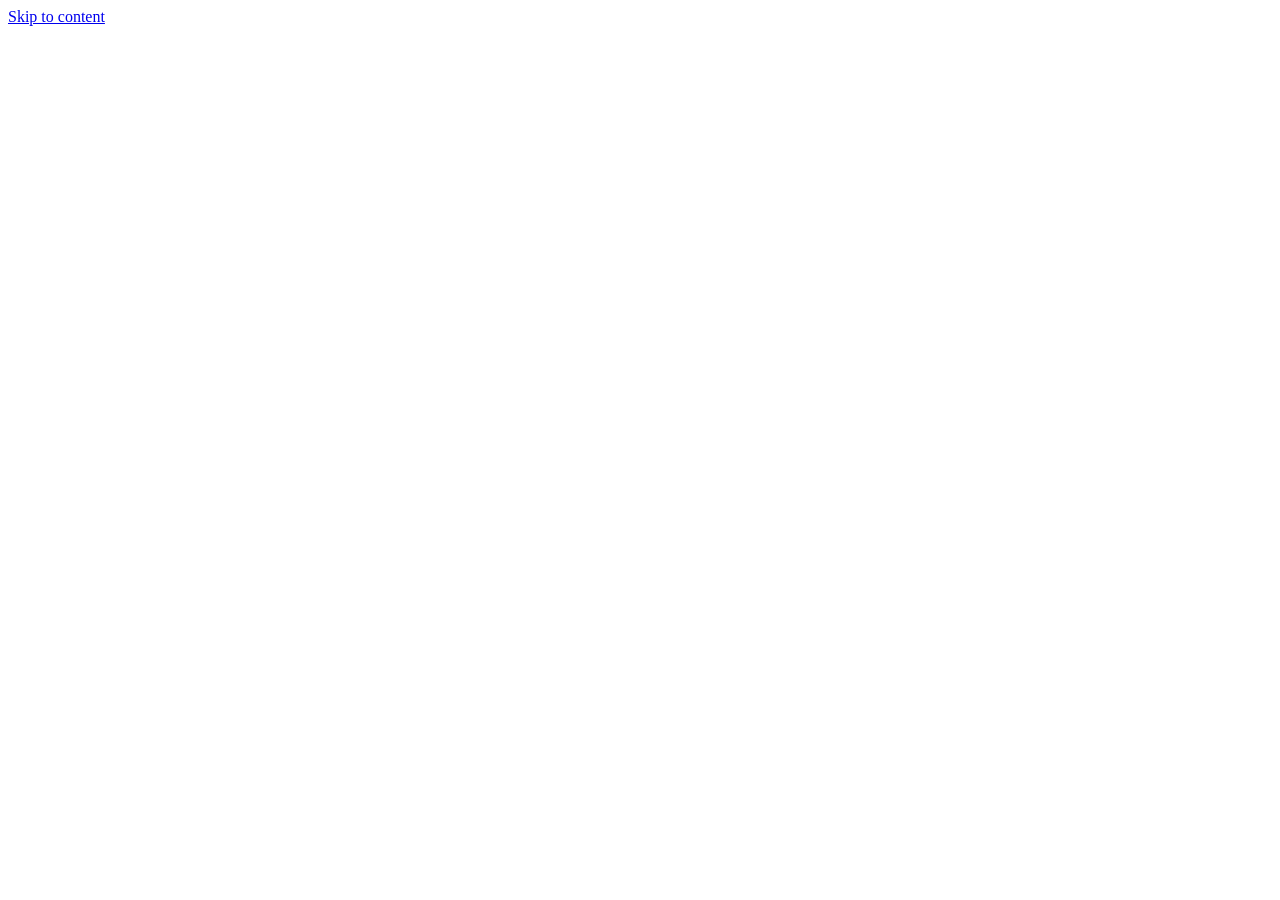
==== commit 99c9b8f2: "Add files via upload" ====
--- a/index.html
+++ b/index.html
@@ -1,1336 +1,19 @@
-<!doctype html>
-<html lang="en">
-<head>
-	<meta charset="utf-8">
-	<meta name="viewport" content="width=device-width, initial-scale=1">
-	<meta name="theme-color" content="#f2f3ed">
-	<meta name="description" content="Ayman Alzein is a control and systems engineer working across automation, vehicle validation, robotics, and mechatronics.">
-	<title>Ayman Alzein — Control &amp; Systems Engineer</title>
-	<link rel="preconnect" href="https://fonts.googleapis.com">
-	<link rel="preconnect" href="https://fonts.gstatic.com" crossorigin>
-	<link href="https://fonts.googleapis.com/css2?family=DM+Sans:wght@400;500;600;700&family=Space+Grotesk:wght@400;500;600;700&display=swap" rel="stylesheet">
-	<style>
-		:root {
-			color-scheme: light;
-			--paper: #f2f3ed;
-			--paper-deep: #e8eae1;
-			--ink: #202722;
-			--muted: #69716b;
-			--line: #d2d6cc;
-			--green: #245847;
-			--lime: #c2e66b;
-			--orange: #e36a43;
-			--white: #fbfcf8;
-			--display: "Space Grotesk", "Trebuchet MS", sans-serif;
-			--body: "DM Sans", "Segoe UI", sans-serif;
-			--page-width: 1240px;
-		}
-
-		*,
-		*::before,
-		*::after {
-			box-sizing: border-box;
-		}
-
-		html {
-			scroll-behavior: smooth;
-			scroll-padding-top: 84px;
-		}
-
-		body {
-			margin: 0;
-			background: var(--paper);
-			color: var(--ink);
-			font-family: var(--body);
-			font-size: 16px;
-			line-height: 1.65;
-			-webkit-font-smoothing: antialiased;
-		}
-
-		a {
-			color: inherit;
-		}
-
-		a:focus-visible,
-		button:focus-visible {
-			outline: 3px solid var(--orange);
-			outline-offset: 4px;
-		}
-
-		img {
-			display: block;
-			max-width: 100%;
-		}
-
-		.skip-link {
-			position: absolute;
-			z-index: 10;
-			top: 12px;
-			left: 12px;
-			transform: translateY(-160%);
-			padding: 10px 14px;
-			background: var(--ink);
-			color: var(--white);
-		}
-
-		.skip-link:focus {
-			transform: translateY(0);
-		}
-
-		.shell {
-			width: min(var(--page-width), calc(100% - 64px));
-			margin-inline: auto;
-		}
-
-		.site-header {
-			position: sticky;
-			z-index: 5;
-			top: 0;
-			border-bottom: 1px solid rgb(32 39 34 / 9%);
-			background: rgb(242 243 237 / 94%);
-			backdrop-filter: blur(14px);
-		}
-
-		.header-inner {
-			display: flex;
-			min-height: 76px;
-			align-items: center;
-			justify-content: space-between;
-			gap: 28px;
-		}
-
-		.wordmark {
-			display: inline-flex;
-			align-items: center;
-			gap: 11px;
-			font-family: var(--display);
-			font-size: 15px;
-			font-weight: 700;
-			text-decoration: none;
-		}
-
-		.wordmark-mark {
-			display: grid;
-			width: 32px;
-			aspect-ratio: 1;
-			place-items: center;
-			background: var(--green);
-			color: var(--lime);
-			font-size: 13px;
-		}
-
-		.nav-wrap {
-			display: flex;
-			align-items: center;
-			gap: 36px;
-		}
-
-		.site-nav {
-			display: flex;
-			align-items: center;
-			gap: 30px;
-		}
-
-		.site-nav a,
-		.header-contact {
-			font-size: 13px;
-			font-weight: 600;
-			text-decoration: none;
-		}
-
-		.site-nav a {
-			color: var(--muted);
-			transition: color 160ms ease;
-		}
-
-		.site-nav a:hover {
-			color: var(--green);
-		}
-
-		.header-contact {
-			padding: 10px 15px;
-			border: 1px solid var(--ink);
-			transition: background 160ms ease, color 160ms ease;
-		}
-
-		.header-contact:hover {
-			background: var(--ink);
-			color: var(--white);
-		}
-
-		.menu-toggle {
-			display: none;
-			width: 42px;
-			height: 42px;
-			border: 1px solid var(--line);
-			background: transparent;
-			color: var(--ink);
-			font: inherit;
-			cursor: pointer;
-		}
-
-		.hero {
-			display: grid;
-			min-height: 660px;
-			grid-template-columns: 1.02fr 0.98fr;
-			align-items: center;
-			gap: clamp(44px, 8vw, 110px);
-			padding-block: 72px 78px;
-		}
-
-		.eyebrow,
-		.section-kicker,
-		.project-index,
-		.meta-label {
-			font-size: 11px;
-			font-weight: 700;
-			letter-spacing: 0.12em;
-			line-height: 1.4;
-			text-transform: uppercase;
-		}
-
-		.eyebrow {
-			display: inline-flex;
-			align-items: center;
-			gap: 10px;
-			color: var(--green);
-		}
-
-		.eyebrow::before {
-			width: 8px;
-			height: 8px;
-			border-radius: 50%;
-			background: var(--orange);
-			content: "";
-		}
-
-		h1,
-		h2,
-		h3,
-		p {
-			margin-top: 0;
-		}
-
-		h1,
-		h2,
-		h3 {
-			font-family: var(--display);
-			font-weight: 600;
-			line-height: 1.08;
-		}
-
-		h1 {
-			max-width: 640px;
-			margin-block: 26px 22px;
-			font-size: clamp(54px, 6.4vw, 82px);
-		}
-
-		h1 span {
-			color: var(--green);
-		}
-
-		.hero-subtitle {
-			margin: -8px 0 16px;
-			font-family: var(--display);
-			font-size: clamp(23px, 2.4vw, 31px);
-			font-weight: 500;
-			line-height: 1.25;
-		}
-
-		.hero-copy {
-			max-width: 530px;
-			margin-bottom: 30px;
-			color: var(--muted);
-			font-size: 17px;
-			line-height: 1.8;
-		}
-
-		.hero-copy strong {
-			color: var(--ink);
-			font-weight: 600;
-		}
-
-		.hero-actions {
-			display: flex;
-			flex-wrap: wrap;
-			align-items: center;
-			gap: 22px;
-		}
-
-		.button-primary {
-			display: inline-flex;
-			min-height: 48px;
-			align-items: center;
-			gap: 15px;
-			padding: 0 18px;
-			background: var(--green);
-			color: var(--white);
-			font-size: 13px;
-			font-weight: 700;
-			text-decoration: none;
-			transition: background 160ms ease, transform 160ms ease;
-		}
-
-		.button-primary:hover {
-			transform: translateY(-2px);
-			background: #183f32;
-		}
-
-		.text-link {
-			display: inline-flex;
-			align-items: center;
-			gap: 9px;
-			font-size: 13px;
-			font-weight: 700;
-			text-decoration-thickness: 1px;
-			text-underline-offset: 4px;
-		}
-
-		.text-link:hover {
-			color: var(--green);
-		}
-
-		.hero-visual {
-			position: relative;
-			min-width: 0;
-			padding: 0 0 28px 28px;
-		}
-
-		.portrait-frame {
-			position: relative;
-			overflow: hidden;
-			aspect-ratio: 0.91;
-			background: #daddd4;
-		}
-
-		.portrait-frame::after {
-			position: absolute;
-			inset: 0;
-			border: 1px solid rgb(32 39 34 / 12%);
-			content: "";
-			pointer-events: none;
-		}
-
-		.portrait-frame img {
-			width: 100%;
-			height: 100%;
-			object-fit: cover;
-			object-position: center 37%;
-		}
-
-		.hero-visual::before {
-			position: absolute;
-			top: -20px;
-			right: -20px;
-			width: 42%;
-			height: 36%;
-			border-top: 1px solid var(--green);
-			border-right: 1px solid var(--green);
-			content: "";
-		}
-
-		.portrait-caption {
-			position: absolute;
-			right: 0;
-			bottom: 0;
-			display: flex;
-			max-width: min(310px, 76%);
-			align-items: center;
-			gap: 14px;
-			padding: 16px 19px;
-			background: var(--lime);
-			color: var(--ink);
-		}
-
-		.caption-symbol {
-			display: grid;
-			width: 34px;
-			aspect-ratio: 1;
-			flex: 0 0 auto;
-			place-items: center;
-			border: 1px solid rgb(32 39 34 / 40%);
-			border-radius: 50%;
-			font-family: var(--display);
-			font-size: 18px;
-		}
-
-		.portrait-caption strong,
-		.portrait-caption span {
-			display: block;
-		}
-
-		.portrait-caption strong {
-			font-family: var(--display);
-			font-size: 13px;
-		}
-
-		.portrait-caption span {
-			color: #48533b;
-			font-size: 11px;
-		}
-
-		.intro-strip {
-			border-block: 1px solid var(--line);
-			background: var(--white);
-		}
-
-		.intro-strip-inner {
-			display: grid;
-			grid-template-columns: repeat(3, 1fr);
-		}
-
-		.intro-point {
-			min-height: 118px;
-			padding: 25px 32px 24px 0;
-		}
-
-		.intro-point + .intro-point {
-			padding-left: 32px;
-			border-left: 1px solid var(--line);
-		}
-
-		.intro-point strong {
-			display: block;
-			margin-bottom: 4px;
-			font-family: var(--display);
-			font-size: 17px;
-		}
-
-		.intro-point span {
-			color: var(--muted);
-			font-size: 13px;
-		}
-
-		.section {
-			padding-block: 112px;
-		}
-
-		.section-heading {
-			display: grid;
-			grid-template-columns: 0.75fr 1.25fr;
-			align-items: end;
-			gap: 40px;
-			margin-bottom: 48px;
-		}
-
-		.section-kicker {
-			display: block;
-			margin-bottom: 17px;
-			color: var(--green);
-		}
-
-		.section-heading h2 {
-			margin-bottom: 0;
-			font-size: clamp(38px, 5vw, 58px);
-		}
-
-		.section-heading p {
-			max-width: 480px;
-			margin: 0 0 5px auto;
-			color: var(--muted);
-			font-size: 15px;
-		}
-
-		.projects {
-			display: grid;
-			grid-template-columns: repeat(12, minmax(0, 1fr));
-			gap: 22px;
-		}
-
-		.project {
-			min-width: 0;
-			border: 1px solid var(--line);
-			background: var(--white);
-		}
-
-		.project-featured {
-			grid-column: span 7;
-		}
-
-		.project-satellite {
-			display: flex;
-			min-height: 400px;
-			grid-column: span 5;
-			flex-direction: column;
-			justify-content: space-between;
-			overflow: hidden;
-			border-color: var(--ink);
-			background: var(--ink);
-			color: var(--white);
-		}
-
-		.project-mobility {
-			grid-column: span 5;
-		}
-
-		.project-lab {
-			display: flex;
-			min-height: 350px;
-			grid-column: span 7;
-			flex-direction: column;
-			justify-content: space-between;
-			overflow: hidden;
-			border-color: #d7ad7b;
-			background: #ead8bf;
-		}
-
-		.project-image {
-			overflow: hidden;
-			aspect-ratio: 1.54;
-			background: var(--paper-deep);
-		}
-
-		.project-image img {
-			width: 100%;
-			height: 100%;
-			object-fit: cover;
-			transition: transform 500ms cubic-bezier(0.2, 0.7, 0.2, 1);
-		}
-
-		.project:hover .project-image img {
-			transform: scale(1.035);
-		}
-
-		.project-image-car img {
-			object-position: center 53%;
-		}
-
-		.project-image-mobility img {
-			object-position: center 57%;
-		}
-
-		.project-body {
-			padding: 26px 28px 28px;
-		}
-
-		.project-index {
-			display: block;
-			margin-bottom: 15px;
-			color: var(--green);
-		}
-
-		.project h3 {
-			margin-bottom: 10px;
-			font-size: 24px;
-		}
-
-		.project-body p,
-		.project-lab-copy p {
-			margin-bottom: 17px;
-			color: var(--muted);
-			font-size: 13px;
-			line-height: 1.75;
-		}
-
-		.project-meta {
-			display: flex;
-			flex-wrap: wrap;
-			gap: 8px;
-		}
-
-		.project-meta span {
-			padding: 5px 9px;
-			border: 1px solid var(--line);
-			color: #515a53;
-			font-size: 10px;
-			font-weight: 600;
-		}
-
-		.satellite-art {
-			position: relative;
-			display: grid;
-			min-height: 180px;
-			flex: 1;
-			place-items: center;
-			overflow: hidden;
-			background: #15251e;
-		}
-
-		.satellite-art::before,
-		.satellite-art::after {
-			position: absolute;
-			width: 210px;
-			aspect-ratio: 1;
-			border: 1px solid rgb(194 230 107 / 34%);
-			border-radius: 50%;
-			content: "";
-		}
-
-		.satellite-art::after {
-			width: 310px;
-			border-color: rgb(194 230 107 / 17%);
-		}
-
-		.orbit-core {
-			position: relative;
-			z-index: 1;
-			display: grid;
-			width: 62px;
-			aspect-ratio: 1;
-			place-items: center;
-			border: 1px solid var(--lime);
-			border-radius: 50%;
-			color: var(--lime);
-			font-family: var(--display);
-			font-size: 12px;
-		}
-
-		.orbit-dot {
-			position: absolute;
-			z-index: 2;
-			top: calc(50% - 4px);
-			left: calc(50% + 102px);
-			width: 8px;
-			aspect-ratio: 1;
-			border-radius: 50%;
-			background: var(--orange);
-			box-shadow: 0 0 0 6px rgb(227 106 67 / 14%);
-		}
-
-		.project-satellite .project-body {
-			padding-top: 25px;
-		}
-
-		.project-satellite .project-index {
-			color: var(--lime);
-		}
-
-		.project-satellite .project-body p {
-			color: #c6cec7;
-		}
-
-		.project-satellite .project-meta span {
-			border-color: #536159;
-			color: #e3e8e1;
-		}
-
-		.project-lab-top {
-			padding: 30px 30px 0;
-		}
-
-		.project-lab-copy {
-			max-width: 500px;
-		}
-
-		.project-lab-copy p {
-			max-width: 430px;
-		}
-
-		.project-lab-image {
-			width: 100%;
-			height: 205px;
-			margin-top: 8px;
-			object-fit: cover;
-			object-position: center 44%;
-		}
-
-		.experience-section {
-			background: var(--paper-deep);
-		}
-
-		.experience-layout {
-			display: grid;
-			grid-template-columns: 0.72fr 1.28fr;
-			gap: 80px;
-		}
-
-		.experience-intro h2 {
-			max-width: 370px;
-			margin-bottom: 21px;
-			font-size: clamp(38px, 4.5vw, 54px);
-		}
-
-		.experience-intro p {
-			max-width: 340px;
-			color: var(--muted);
-			font-size: 14px;
-		}
-
-		.timeline {
-			border-top: 1px solid #c5cabf;
-		}
-
-		.timeline-item {
-			display: grid;
-			grid-template-columns: 122px 1fr;
-			gap: 26px;
-			padding-block: 25px;
-			border-bottom: 1px solid #c5cabf;
-		}
-
-		.timeline-date {
-			padding-top: 4px;
-			color: var(--green);
-			font-size: 12px;
-			font-weight: 700;
-		}
-
-		.timeline-item h3 {
-			margin-bottom: 5px;
-			font-size: 19px;
-		}
-
-		.timeline-role {
-			display: block;
-			margin-bottom: 10px;
-			color: var(--muted);
-			font-size: 12px;
-			font-weight: 600;
-		}
-
-		.timeline-item p {
-			max-width: 580px;
-			margin-bottom: 0;
-			color: #59615a;
-			font-size: 13px;
-			line-height: 1.75;
-		}
-
-		.about-layout {
-			display: grid;
-			grid-template-columns: 0.72fr 1.28fr;
-			gap: 80px;
-		}
-
-		.about-copy h2 {
-			max-width: 400px;
-			margin-bottom: 20px;
-			font-size: clamp(38px, 4.5vw, 54px);
-		}
-
-		.about-copy p {
-			max-width: 365px;
-			color: var(--muted);
-			font-size: 14px;
-		}
-
-		.about-copy .text-link {
-			margin-top: 8px;
-		}
-
-		.about-details {
-			display: grid;
-			grid-template-columns: 1fr 1fr;
-			border-top: 1px solid var(--line);
-		}
-
-		.detail-block {
-			padding: 23px 24px 25px 0;
-			border-bottom: 1px solid var(--line);
-		}
-
-		.detail-block:nth-child(2n) {
-			padding-left: 24px;
-			border-left: 1px solid var(--line);
-		}
-
-		.meta-label {
-			display: block;
-			margin-bottom: 13px;
-			color: var(--green);
-		}
-
-		.detail-block strong {
-			display: block;
-			margin-bottom: 4px;
-			font-family: var(--display);
-			font-size: 16px;
-		}
-
-		.detail-block p {
-			margin-bottom: 0;
-			color: var(--muted);
-			font-size: 12px;
-		}
-
-		.tool-list {
-			display: flex;
-			flex-wrap: wrap;
-			gap: 7px;
-			margin: 0;
-			padding: 0;
-			list-style: none;
-		}
-
-		.tool-list li {
-			padding: 5px 8px;
-			border: 1px solid var(--line);
-			color: #4c554e;
-			font-size: 11px;
-			line-height: 1.4;
-		}
-
-		.contact-section {
-			position: relative;
-			overflow: hidden;
-			background: var(--green);
-			color: var(--white);
-		}
-
-		.contact-section::after {
-			position: absolute;
-			top: -170px;
-			right: -90px;
-			width: 460px;
-			aspect-ratio: 1;
-			border: 1px solid rgb(194 230 107 / 28%);
-			border-radius: 50%;
-			box-shadow: 0 0 0 50px rgb(194 230 107 / 5%), 0 0 0 110px rgb(194 230 107 / 4%);
-			content: "";
-			pointer-events: none;
-		}
-
-		.contact-inner {
-			position: relative;
-			z-index: 1;
-			display: flex;
-			align-items: end;
-			justify-content: space-between;
-			gap: 45px;
-		}
-
-		.contact-section .section-kicker {
-			color: var(--lime);
-		}
-
-		.contact-section h2 {
-			max-width: 680px;
-			margin-bottom: 17px;
-			font-size: clamp(42px, 6vw, 72px);
-		}
-
-		.contact-section p {
-			max-width: 440px;
-			margin-bottom: 0;
-			color: #d7e1d8;
-			font-size: 15px;
-		}
-
-		.contact-button {
-			display: inline-flex;
-			min-height: 52px;
-			align-items: center;
-			justify-content: center;
-			gap: 14px;
-			padding: 0 19px;
-			background: var(--lime);
-			color: var(--ink);
-			font-size: 13px;
-			font-weight: 700;
-			text-decoration: none;
-			white-space: nowrap;
-			transition: background 160ms ease, transform 160ms ease;
-		}
-
-		.contact-button:hover {
-			transform: translateY(-2px);
-			background: #d3f38c;
-		}
-
-		.site-footer {
-			background: var(--green);
-			color: #c8d5cc;
-		}
-
-		.footer-inner {
-			display: flex;
-			min-height: 76px;
-			align-items: center;
-			justify-content: space-between;
-			gap: 20px;
-			border-top: 1px solid rgb(255 255 255 / 19%);
-			font-size: 11px;
-		}
-
-		.footer-inner a {
-			color: var(--white);
-			text-decoration: none;
-		}
-
-		.footer-inner a:hover {
-			text-decoration: underline;
-			text-underline-offset: 3px;
-		}
-
-		.js .reveal {
-			opacity: 0;
-			transform: translateY(16px);
-			transition: opacity 650ms ease, transform 650ms cubic-bezier(0.2, 0.7, 0.2, 1);
-		}
-
-		.js .reveal.is-visible {
-			opacity: 1;
-			transform: translateY(0);
-		}
-
-		@media (max-width: 900px) {
-			.hero {
-				min-height: auto;
-				gap: 46px;
-				padding-block: 65px;
-			}
-
-			h1 {
-				font-size: clamp(50px, 7vw, 66px);
-			}
-
-			.experience-layout,
-			.about-layout {
-				gap: 48px;
-			}
-
-			.project-featured,
-			.project-satellite,
-			.project-mobility,
-			.project-lab {
-				grid-column: span 6;
-			}
-
-			.project-lab {
-				min-height: 400px;
-			}
-		}
-
-		@media (max-width: 680px) {
-			html {
-				scroll-padding-top: 68px;
-			}
-
-			.shell {
-				width: min(100% - 40px, var(--page-width));
-			}
-
-			.header-inner {
-				min-height: 66px;
-			}
-
-			.menu-toggle {
-				display: inline-grid;
-				place-items: center;
-			}
-
-			.nav-wrap {
-				position: absolute;
-				top: 65px;
-				right: 0;
-				left: 0;
-				display: none;
-				align-items: stretch;
-				gap: 0;
-				padding: 8px 20px 18px;
-				border-bottom: 1px solid var(--line);
-				background: var(--paper);
-			}
-
-			.nav-wrap.is-open {
-				display: flex;
-				flex-direction: column;
-			}
-
-			.site-nav {
-				align-items: stretch;
-				flex-direction: column;
-				gap: 0;
-			}
-
-			.site-nav a {
-				padding-block: 12px;
-				border-bottom: 1px solid var(--line);
-			}
-
-			.header-contact {
-				align-self: flex-start;
-				margin-top: 14px;
-			}
-
-			.hero {
-				grid-template-columns: 1fr;
-				gap: 39px;
-				padding-block: 54px 44px;
-			}
-
-			h1 {
-				max-width: 520px;
-				margin-block: 21px 17px;
-				font-size: clamp(49px, 12vw, 66px);
-			}
-
-			.hero-copy {
-				max-width: 490px;
-				margin-bottom: 24px;
-				font-size: 15px;
-			}
-
-			.hero-visual {
-				width: min(100%, 470px);
-				justify-self: center;
-				padding-left: 17px;
-			}
-
-			.portrait-frame {
-				aspect-ratio: 1.04;
-			}
-
-			.hero-visual::before {
-				top: -12px;
-				right: -12px;
-			}
-
-			.intro-strip-inner {
-				grid-template-columns: 1fr;
-			}
-
-			.intro-point,
-			.intro-point + .intro-point {
-				min-height: auto;
-				padding: 17px 0;
-				border-left: 0;
-			}
-
-			.intro-point + .intro-point {
-				border-top: 1px solid var(--line);
-			}
-
-			.intro-point strong {
-				margin-bottom: 0;
-				font-size: 16px;
-			}
-
-			.section {
-				padding-block: 78px;
-			}
-
-			.section-heading {
-				grid-template-columns: 1fr;
-				gap: 15px;
-				margin-bottom: 30px;
-			}
-
-			.section-heading p {
-				margin: 0;
-			}
-
-			.projects {
-				grid-template-columns: 1fr;
-				gap: 15px;
-			}
-
-			.project-featured,
-			.project-satellite,
-			.project-mobility,
-			.project-lab {
-				grid-column: auto;
-			}
-
-			.project-satellite {
-				min-height: 380px;
-			}
-
-			.project-lab {
-				min-height: 365px;
-			}
-
-			.project-body {
-				padding: 22px 21px 23px;
-			}
-
-			.project-lab-top {
-				padding: 25px 21px 0;
-			}
-
-			.experience-layout,
-			.about-layout {
-				grid-template-columns: 1fr;
-				gap: 32px;
-			}
-
-			.timeline-item {
-				grid-template-columns: 1fr;
-				gap: 8px;
-				padding-block: 20px;
-			}
-
-			.timeline-date {
-				padding-top: 0;
-			}
-
-			.about-details {
-				grid-template-columns: 1fr;
-			}
-
-			.detail-block,
-			.detail-block:nth-child(2n) {
-				padding: 19px 0;
-				border-left: 0;
-			}
-
-			.contact-inner {
-				align-items: flex-start;
-				flex-direction: column;
-				gap: 27px;
-			}
-
-			.contact-section::after {
-				top: auto;
-				right: -230px;
-				bottom: -150px;
-				width: 370px;
-			}
-
-			.footer-inner {
-				min-height: 72px;
-				align-items: flex-start;
-				flex-direction: column;
-				justify-content: center;
-				gap: 4px;
-			}
-		}
-
-		@media (prefers-reduced-motion: reduce) {
-			*,
-			*::before,
-			*::after {
-				scroll-behavior: auto !important;
-				animation-duration: 0.01ms !important;
-				animation-iteration-count: 1 !important;
-				transition-duration: 0.01ms !important;
-			}
-		}
-	</style>
-</head>
-<body>
-	<a class="skip-link" href="#main">Skip to content</a>
-	<header class="site-header">
-		<div class="shell header-inner">
-			<a class="wordmark" href="#top" aria-label="Ayman Alzein, home">
-				<span class="wordmark-mark" aria-hidden="true">AA</span>
-				<span>Ayman Alzein</span>
-			</a>
-			<button class="menu-toggle" type="button" aria-label="Open navigation" aria-expanded="false" aria-controls="site-navigation">
-				<span aria-hidden="true">Menu</span>
-			</button>
-			<div class="nav-wrap" id="site-navigation">
-				<nav class="site-nav" aria-label="Main navigation">
-					<a href="#work">Selected work</a>
-					<a href="#experience">Experience</a>
-					<a href="#about">About</a>
-				</nav>
-				<a class="header-contact" href="mailto:aymanalzein@hotmail.com">Get in touch</a>
-			</div>
-		</div>
-	</header>
-
-	<main id="main">
-		<section class="shell hero" id="top" aria-labelledby="hero-title">
-			<div class="hero-content reveal">
-				<span class="eyebrow">Control &amp; systems engineer · Gothenburg, Sweden</span>
-				<h1 id="hero-title">Ayman <span>Alzein.</span></h1>
-				<p class="hero-subtitle">Control systems for the real world.</p>
-				<p class="hero-copy">I’m Ayman, a <strong>control and systems engineer</strong> drawn to the space between a model and a machine. My work spans vehicle automation, control design, sensor fusion and hands-on mechatronics.</p>
-				<div class="hero-actions">
-					<a class="button-primary" href="#work">Explore selected work <span aria-hidden="true">↘</span></a>
-					<a class="text-link" href="mailto:aymanalzein@hotmail.com">Say hello</a>
-				</div>
-			</div>
-			<div class="hero-visual reveal">
-				<div class="portrait-frame">
-					<img src="assets/image2.jpeg" alt="Portrait of Ayman Alzein" fetchpriority="high">
-				</div>
-				<div class="portrait-caption">
-					<span class="caption-symbol" aria-hidden="true">↗</span>
-					<span><strong>From model to machine</strong><span>Systems thinking, practical engineering</span></span>
-				</div>
-			</div>
-		</section>
-
-		<section class="intro-strip" aria-label="Engineering focus">
-			<div class="shell intro-strip-inner">
-				<div class="intro-point"><strong>Systems, end to end</strong><span>Modeling, controls, integration and validation</span></div>
-				<div class="intro-point"><strong>Built around mobility</strong><span>Automotive, autonomous vehicles and tracking</span></div>
-				<div class="intro-point"><strong>Grounded in practice</strong><span>Prototypes, sensors, diagnostics and test</span></div>
-			</div>
-		</section>
-
-		<section class="shell section" id="work" aria-labelledby="work-title">
-			<div class="section-heading reveal">
-				<div>
-					<span class="section-kicker">01 / Selected work</span>
-					<h2 id="work-title">Engineering<br>that moves.</h2>
-				</div>
-				<p>From following a satellite across a moving vehicle to wiring an autonomous race car, I like work where software meets the physical world.</p>
-			</div>
-
-			<div class="projects">
-				<article class="project project-featured reveal">
-					<div class="project-image project-image-car">
-						<img src="assets/image7.jpg" alt="Chalmers Formula Student autonomous race car on a test track" loading="lazy">
-					</div>
-					<div class="project-body">
-						<span class="project-index">01 / Autonomous vehicle</span>
-						<h3>Chalmers Formula Student</h3>
-						<p>Electrical project engineer responsible for low-voltage systems on the self-driving car, connecting LiDAR, IMU, onboard compute, telemetry, Ethernet and CAN.</p>
-						<div class="project-meta"><span>Autonomous systems</span><span>Vehicle electronics</span><span>2024 team results</span></div>
-					</div>
-				</article>
-
-				<article class="project project-satellite reveal">
-					<div class="satellite-art" aria-hidden="true"><span class="orbit-core">TRACK</span><span class="orbit-dot"></span></div>
-					<div class="project-body">
-						<span class="project-index">02 / Master’s thesis · Satcube</span>
-						<h3>Satellite tracking in motion</h3>
-						<p>Developed a prototype antenna system for continuous satellite tracking on moving vehicles. Built a Simulink environment, modeled system dynamics, and designed control and sensor-fusion algorithms.</p>
-						<div class="project-meta"><span>MATLAB / Simulink</span><span>Control design</span><span>Sensor fusion</span></div>
-					</div>
-				</article>
-
-				<article class="project project-mobility reveal">
-					<div class="project-image project-image-mobility">
-						<img src="assets/image4.png" alt="A mobility prototype being tested outdoors" loading="lazy">
-					</div>
-					<div class="project-body">
-						<span class="project-index">03 / Hands-on project</span>
-						<h3>Auto Bike project</h3>
-						<p>A practical mobility build from a broad set of hands-on projects, alongside work with tank systems, flow control, industrial robots and PLCs.</p>
-						<div class="project-meta"><span>Mechatronics</span><span>Prototyping</span><span>System integration</span></div>
-					</div>
-				</article>
-
-				<article class="project project-lab reveal">
-					<div class="project-lab-top">
-						<div class="project-lab-copy">
-							<span class="project-index">04 / Vehicle validation</span>
-							  <span class="project-index">04 / Hands-on engineering</span>
-							  <h3>Industrial automation</h3>
-							  <p>Built practical experience with industrial robotics and PLCs, alongside flow-control and tank-system projects. The common thread: getting a model to behave reliably on real hardware.</p>
-							  <div class="project-meta"><span>Robotics</span><span>PLC</span><span>Flow control</span></div>
-						</div>
-					</div>
-					  <img class="project-lab-image" src="assets/image5.png" alt="Industrial automation equipment in a test workshop" loading="lazy">
-				</article>
-			</div>
-		</section>
-
-		<section class="experience-section" id="experience" aria-labelledby="experience-title">
-			<div class="shell section experience-layout">
-				<div class="experience-intro reveal">
-					<span class="section-kicker">02 / Experience</span>
-					<h2 id="experience-title">Learning by building, testing and improving.</h2>
-					<p>Roles across automotive testing, research, student motorsport and measurement have given me a broad view of how complex systems come together.</p>
-				</div>
-				<div class="timeline">
-					<article class="timeline-item reveal">
-						<span class="timeline-date">Jan 2025 — Present</span>
-						<div><h3>Volvo Cars</h3><span class="timeline-role">Automation &amp; fault tracing</span><p>Developing automated test infrastructure for vehicle assembly, from test preparation and execution to log management and results presentation.</p></div>
-					</article>
-					<article class="timeline-item reveal">
-						<span class="timeline-date">Aug 2024 — Jan 2025</span>
-						<div><h3>Satcube</h3><span class="timeline-role">Master’s thesis student</span><p>Designed and simulated control and sensor-fusion systems for continuous satellite tracking from moving vehicles, then validated the work on a prototype.</p></div>
-					</article>
-					<article class="timeline-item reveal">
-						<span class="timeline-date">Oct 2023 — Oct 2024</span>
-						<div><h3>Chalmers Formula Student</h3><span class="timeline-role">Project engineer · low-voltage electronics</span><p>Responsible for electrical systems on the autonomous car. The team placed first in the Driverless Cup at FSG and second in FSE in 2024.</p></div>
-					</article>
-					<article class="timeline-item reveal">
-						<span class="timeline-date">Oct 2022 — Oct 2023</span>
-						<div><h3>RaySafe</h3><span class="timeline-role">Calibration technician</span><p>Performed X-ray radiation measurements, compared results with reference data and updated sensor software to improve accuracy.</p></div>
-					</article>
-				</div>
-			</div>
-		</section>
-
-		<section class="shell section about-layout" id="about" aria-labelledby="about-title">
-			<div class="about-copy reveal">
-				<span class="section-kicker">03 / About &amp; toolkit</span>
-				<h2 id="about-title">Curious about the whole system.</h2>
-				<p>I hold a bachelor’s degree in Automation and Mechatronics and a master’s degree in Systems, Control and Mechatronics from Chalmers University of Technology. I enjoy taking a system from first principles through simulation and into a working test.</p>
-				<a class="text-link" href="mailto:aymanalzein@hotmail.com">Get in touch <span aria-hidden="true">↗</span></a>
-			</div>
-			<div class="about-details reveal">
-				<div class="detail-block">
-					<span class="meta-label">Education</span>
-					<strong>MSc · Systems, Control and Mechatronics</strong>
-					<p>Chalmers University of Technology</p>
-				</div>
-				<div class="detail-block">
-					<span class="meta-label">Foundation</span>
-					<strong>BSc · Automation and Mechatronics</strong>
-					<p>Chalmers University of Technology</p>
-				</div>
-				<div class="detail-block">
-					<span class="meta-label">Model &amp; control</span>
-					<ul class="tool-list"><li>MATLAB</li><li>Simulink</li><li>Simscape</li></ul>
-				</div>
-				<div class="detail-block">
-					<span class="meta-label">Build &amp; develop</span>
-					<ul class="tool-list"><li>Python</li><li>C</li><li>Java</li><li>ROS</li><li>LabVIEW</li><li>Git</li><li>Docker</li></ul>
-				</div>
-				<div class="detail-block">
-					<span class="meta-label">Vehicle &amp; embedded</span>
-					<ul class="tool-list"><li>CAN</li><li>Ethernet</li><li>Diagnostics</li><li>Embedded systems</li></ul>
-				</div>
-				<div class="detail-block">
-					<span class="meta-label">Languages</span>
-					<strong>Swedish &amp; English</strong>
-					<p>Professional working proficiency</p>
-				</div>
-			</div>
-		</section>
-
-		<section class="contact-section section" id="contact" aria-labelledby="contact-title">
-			<div class="shell contact-inner reveal">
-				<div>
-					<span class="section-kicker">Have a system to solve?</span>
-					<h2 id="contact-title">Let’s make it work.</h2>
-					<p>For engineering opportunities, collaborations or a good conversation about controls and mobility, send me a note.</p>
-				</div>
-				<a class="contact-button" href="mailto:aymanalzein@hotmail.com">aymanalzein@hotmail.com <span aria-hidden="true">↗</span></a>
-			</div>
-		</section>
-	</main>
-
-	<footer class="site-footer">
-		<div class="shell footer-inner">
-			<span>© <span id="current-year">2026</span> Ayman Alzein</span>
-			<a href="#top">Back to top ↑</a>
-		</div>
-	</footer>
-
-	<script>
-		document.documentElement.classList.add("js");
-
-		const menuButton = document.querySelector(".menu-toggle");
-		const navigation = document.querySelector(".nav-wrap");
-
-		menuButton.addEventListener("click", () => {
-			const isOpen = menuButton.getAttribute("aria-expanded") === "true";
-			menuButton.setAttribute("aria-expanded", String(!isOpen));
-			menuButton.setAttribute("aria-label", isOpen ? "Open navigation" : "Close navigation");
-			menuButton.querySelector("span").textContent = isOpen ? "Menu" : "Close";
-			navigation.classList.toggle("is-open", !isOpen);
-		});
-
-		navigation.querySelectorAll("a").forEach((link) => {
-			link.addEventListener("click", () => {
-				navigation.classList.remove("is-open");
-				menuButton.setAttribute("aria-expanded", "false");
-				menuButton.setAttribute("aria-label", "Open navigation");
-				menuButton.querySelector("span").textContent = "Menu";
-			});
-		});
-
-		document.querySelector("#current-year").textContent = new Date().getFullYear();
-
-		const revealItems = document.querySelectorAll(".reveal");
-		const revealObserver = new IntersectionObserver((entries, observer) => {
-			entries.forEach((entry) => {
-				if (entry.isIntersecting) {
-					entry.target.classList.add("is-visible");
-					observer.unobserve(entry.target);
-				}
-			});
-		}, { threshold: 0.12 });
-
-		revealItems.forEach((item) => revealObserver.observe(item));
-	</script>
-</body>
-</html>
+<!doctype html>
+<html lang="en">
+  <head>
+    <meta charset="utf-8">
+    <meta name="viewport" content="width=device-width, initial-scale=1">
+    <meta name="theme-color" content="#f2f1eb">
+    <meta name="description" content="Ayman Alzein — systems, control and automation engineer. Explore engineering projects, practical builds and life outdoors.">
+    <title>Ayman Alzein — Engineering Portfolio</title>
+    <link rel="icon" type="image/svg+xml" href="favicon.svg">
+    <link rel="stylesheet" href="assets/css/site.css">
+    <script src="assets/js/data.js" defer></script>
+    <script src="assets/js/site.js" defer></script>
+  </head>
+  <body>
+    <a class="skip-link" href="#main-content">Skip to content</a>
+    <div id="app" data-page="home"></div>
+    <noscript>This portfolio needs JavaScript enabled to display its pages and navigation.</noscript>
+  </body>
+</html>
